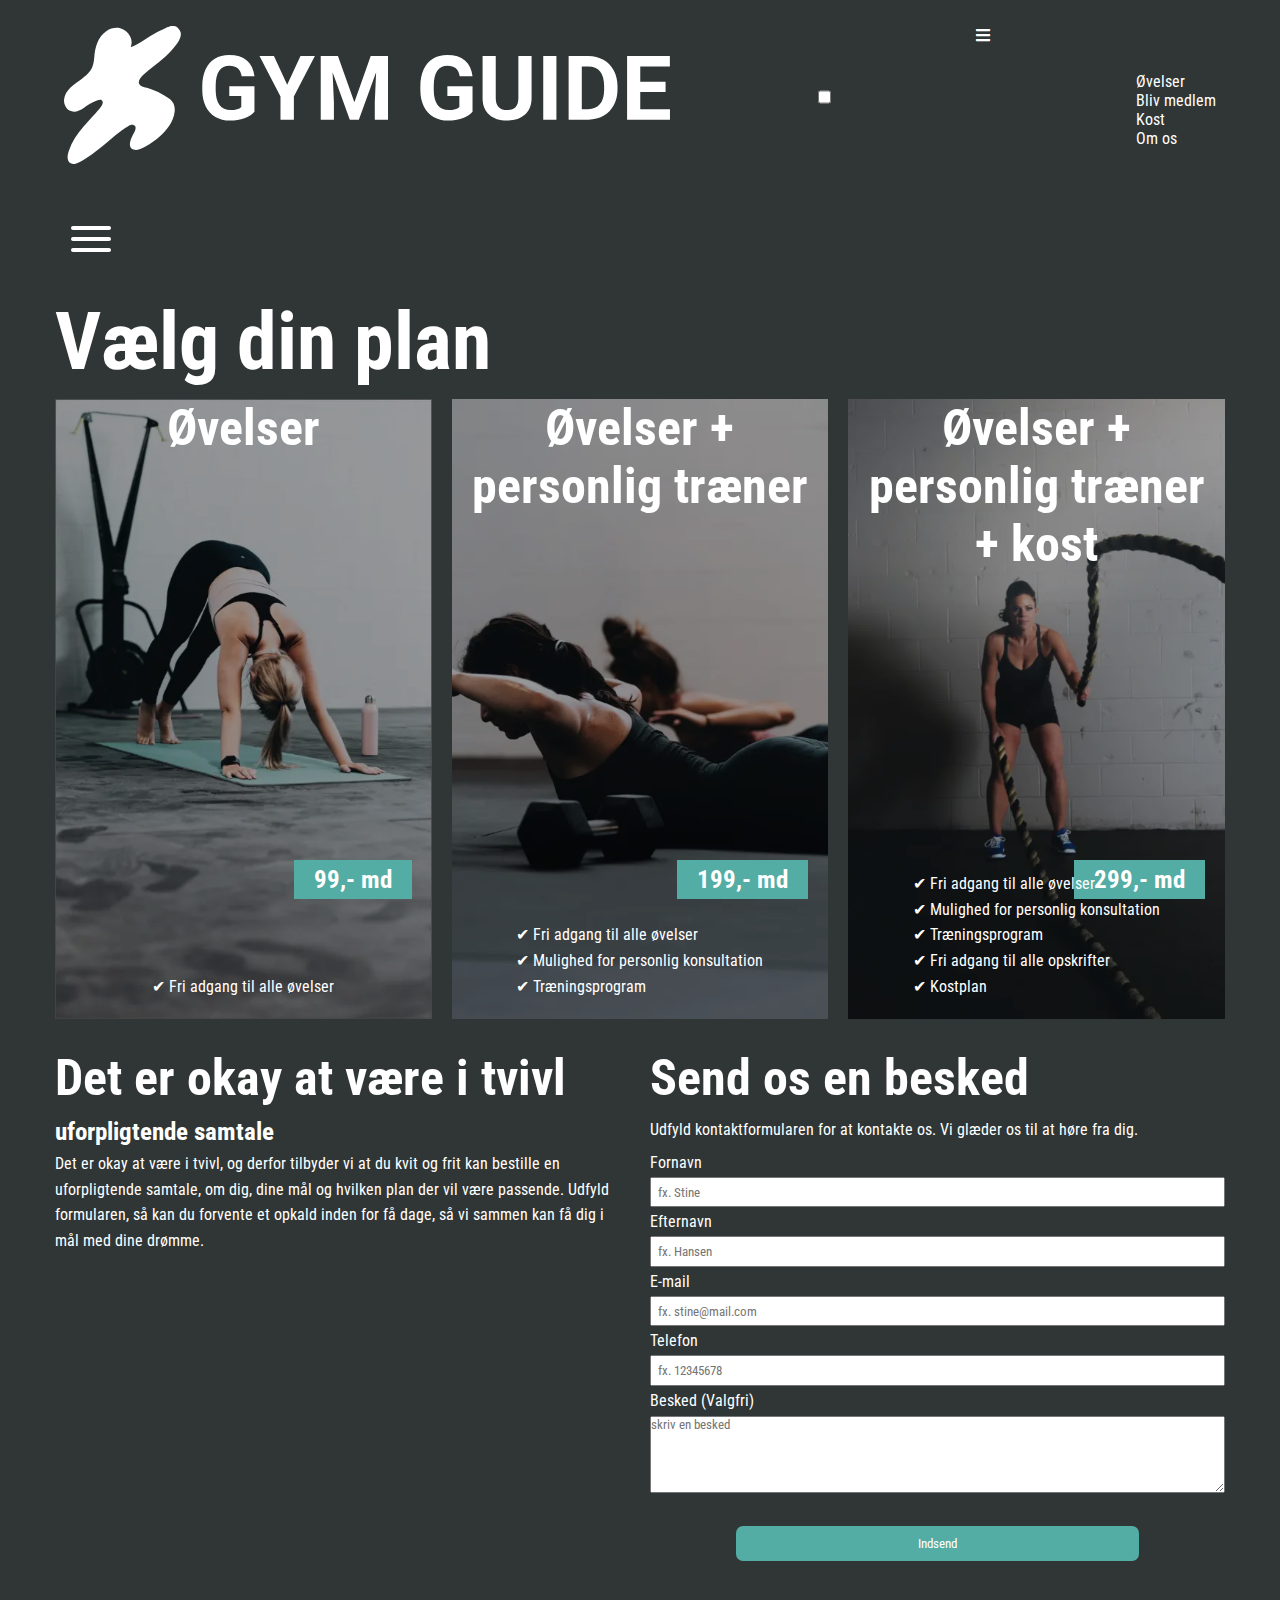
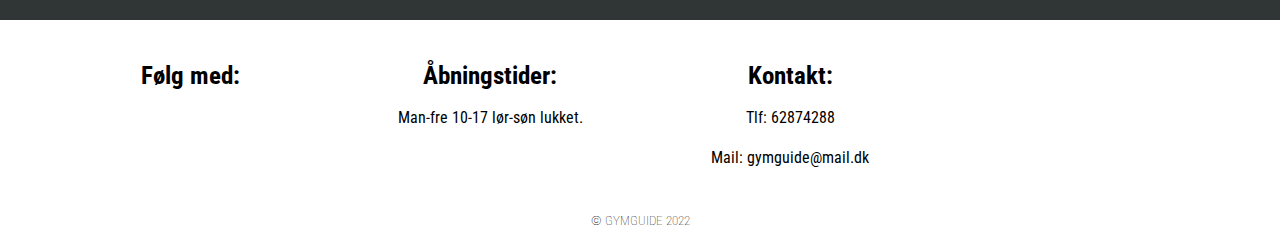
==== bliv_medlem.html @ 60866ab8 "Merge branch 'master' of https://github.com/TobiasRoland123/gymguide_website" ====
<!DOCTYPE html>
<html lang="en">
  <head>
    <meta charset="UTF-8" />
    <meta http-equiv="X-UA-Compatible" content="IE=edge" />
    <meta name="viewport" content="width=device-width, initial-scale=1.0" />
    <title>GymGuide</title>
    <link rel="stylesheet" href="css/style.css" />
    <link rel="stylesheet" href="bliv_medlem.css" />
    <link rel="stylesheet" href="css/generel.css" />
    <link rel="preconnect" href="https://fonts.googleapis.com" />
    <link rel="stylesheet" href="https://cdnjs.cloudflare.com/ajax/libs/font-awesome/5.15.3/css/all.min.css"/>
    <link rel="preconnect" href="https://fonts.gstatic.com" crossorigin />
    <link href="https://fonts.googleapis.com/css2?family=Roboto+Condensed:ital,wght@0,300;0,400;0,700;1,300;1,400;1,700&display=swap" rel="stylesheet" />
  </head>
  <body>
    <nav>
      <div>
        <a href="index.html"><img src="ikoner/LOGO.svg" class="logo"> </a>
      </div>
      <input type="checkbox" id="click">
      <label for="click" class="menu-btn">
      <i class="fas fa-bars"></i>
      </label>
      <ul>
        <li><a  href="oevelser.html">Øvelser</a></li>
        <li><a class="active" href="bliv_medlem.html">Bliv medlem</a></li>
        <li><a  href="kost.html">Kost</a></li>
        <li><a href="om_os.html">Om os</a></li>
     </ul>
   </nav>
      <nav>
        <div class="navlinks">
          <ul>
            <li><a href="oevelser.html">Øvelser</a></li>
            <li><a href="bliv_medlem.html">Bliv meddlem</a></li>
            <li><a href="kost.html">Kost</a></li>
            <li><a href="om_os.html">Om os</a></li>
          </ul>
        </div>
        <div class="burgermenu">
          <span class="bar"></span>
          <span class="bar"></span>
          <span class="bar"></span>
        </div>
      </nav>
    </header>
    <main>
      <h1 class="bliv_medlem_h1">Vælg din plan</h1>
      <section class="medlem_grid">
        <article class="medlem">
          <img src="/billeder/bliv_medlem.webp" alt="bliv medlem" />
          <h2>Øvelser</h2>

          <h3>99,- md</h3>
          <ul>
            <li><p>✔ Fri adgang til alle øvelser</p></li>
          </ul>
        </article>
        <article class="medlem">
          <img src="/billeder/bliv_medlem2.webp" alt="bliv medlem" />
          <h2>Øvelser + personlig træner</h2>

          <h3>199,- md</h3>
          <ul>
            <li><p>✔ Fri adgang til alle øvelser</p></li>
            <li><p>✔ Mulighed for personlig konsultation</p></li>
            <li><p>✔ Træningsprogram</p></li>
          </ul>
        </article>
        <article class="medlem">
          <img src="/billeder/bliv_medlem3.webp" alt="bliv medlem" />
          <h2>Øvelser + personlig træner + kost</h2>

          <h3>299,- md</h3>
          <ul>
            <li><p>✔ Fri adgang til alle øvelser</p></li>
            <li><p>✔ Mulighed for personlig konsultation</p></li>
            <li><p>✔ Træningsprogram</p></li>
            <li><p>✔ Fri adgang til alle opskrifter</p></li>
            <li><p>✔ Kostplan</p></li>
          </ul>
        </article>
      </section>
      <section class="medlem_grid_2">
        <article class="medlem_text">
          <h2>Det er okay at være i tvivl</h2>
          <h3>uforpligtende samtale</h3>
          <p>Det er okay at være i tvivl, og derfor tilbyder vi at du kvit og frit kan bestille en uforpligtende samtale, om dig, dine mål og hvilken plan der vil være passende. Udfyld formularen, så kan du forvente et opkald inden for få dage, så vi sammen kan få dig i mål med dine drømme.</p>
        </article>

        <article>
          <div class="formular_text">
            <h2>Send os en besked</h2>
            <p>Udfyld kontaktformularen for at kontakte os. Vi glæder os til at høre fra dig.</p>
          </div>

          <form>
            <div class="form-felt">
              <label id="fnavn">Fornavn</label>
              <input placeholder="fx. Stine" name="fname" type="text" />

              <label id="anavn">Efternavn</label>
              <input placeholder="fx. Hansen" name="aname" type="text" />

              <label id="email">E-mail</label>
              <input placeholder="fx. stine@mail.com" name="email" type="email" />

              <label id="telefon">Telefon</label>
              <input placeholder="fx. 12345678" name="telefon" type="tel" />

              <label>
                Besked (Valgfri)
                <textarea name="Besked" rows="5" placeholder="skriv en besked"></textarea>
              </label>
              <label class="knap">
                <button class="indsend">Indsend</button>
              </label>
            </div>
          </form>
        </article>
      </section>
    </main>
    <footer>
      <div class="footer_container">
        <a class="til_top" href="#toppen"><img src="ikoner/pil_op_sort.svg" alt="" /></a>

        <article>
          <h3>Følg med:</h3>
          <div class="social_media">
            <img src="ikoner/facebook_logo.svg" alt="facebook logo" />
            <img src="ikoner/instagram_logo.svg" alt="Instagram logo" />
            <img src="ikoner/twitter_logo.svg" alt="Twitter logo" />
          </div>
        </article>
        <article>
          <h3>Åbningstider:</h3>
          <p>Man-fre 10-17 lør-søn lukket.</p>
        </article>
        <article>
          <h3>Kontakt:</h3>
          <p>Tlf: 62874288</p>
          <p>Mail: gymguide@mail.dk</p>
        </article>
      </div>

      <p class="copyright">© GYMGUIDE 2022</p>
    </footer>

    <script src="javascript/script.js"></script>
  </body>
</html>
---- css/style.css ----
h1 {
  font-size: var(--overskrift_1);
}

h2 {
  font-size: var(--overskrift_2);
}

h3 {
  font-size: var(--overskrift_3);
}

p {
  max-width: 76ch;
  line-height: 1.6;
}

body {
  background-color: var(--color_1);
}

header {
  background-color: var(--color_3);
}

nav {
  display: flex;
  justify-content: space-between;
  /* margin: 0 5%; */
  padding: 2% 5%;
}

.logo img {
  max-width: 12.5%;
}
.logotekst {
  font-size: 1.8rem;
  font-weight: 700;
}

.navlinks {
  position: fixed;
  display: flex;
  flex-direction: column;
  width: 100%;
  height: 100%;
  background-color: var(--color_1);
  top: 7.2%;
  left: 100%;
  align-items: center;
  transition: all 0.3s ease-in-out;
  /* border: solid red 1px; */
}

.navlinks li {
  margin: 15% auto;
}
li {
  list-style: none;
}
.navlinks li a {
  font-size: 3rem;
}

a {
  text-decoration: none;
  color: white;
}

nav button {
  background: none;
  border: none;
  cursor: pointer;
}

.bar {
  display: block;
  width: 40px;
  height: 4px;
  margin: 7px;
  transition: all 0.3s ease-in-out;
  background-color: white;
  border-radius: 12px;
}

.active .bar:nth-child(2) {
  opacity: 0;
}

.active .bar:nth-child(1) {
  transform: translateY(11px) rotate(45deg);
}
.active .bar:nth-child(3) {
  transform: translateY(-10px) rotate(-45deg);
}

.navlinks.active {
  left: 0;
}

main {
  margin: 0 auto;
}

main h1 {
  margin: 8% 0;
  text-align: center;
}

.splash_grid {
  display: grid;
  grid-template-columns: repeat(7, 1fr);
}

.splashbillede {
  background-image: url(../billeder/splashbillede.webp);
  grid-column: 1/8;
  grid-row: 1/2;
  height: 100vh;
  background-size: 170%;
  background-position: 50% 100%;
  background-repeat: no-repeat;
}

.splash_grid article {
  grid-column: 1/8;
  grid-row: 1/2;
  text-align: center;
  place-self: center;
}

.splash_grid article h2 {
  font-weight: 100;
}

.splash_grid button {
  display: none;
}

.splash_grid > .pilned {
  display: none;
}
.pilned {
  margin: 15% 0 5%;
}

.pilned a {
  display: block;
}

.pilned img {
  max-width: 30%;
  display: block;
  margin: 0 auto;
}

.grid_1 {
  display: grid;
  grid-template-columns: repeat(4, 1fr);
}

.grid_1 article {
  margin: 25% 0;
}

.grid_1 article img {
  margin: 0 auto -10%;
  max-width: 70%;
  display: block;
}

.grid_1 article h3 {
  text-align: center;
  margin: 10%;
}

.koncept_tekst {
  margin: 40% 5% 0;
}
.koncept_tekst h1 {
  text-align: center;
  margin: 10% auto;
}

.koncept_tekst p {
  margin: 2% auto;
}

.grid_1_3 {
  margin: 20% auto;
}
.grid_1_3 article {
  margin: 10% 7%;
  aspect-ratio: 1/1;
  display: grid;
}

.oevelser {
  background-image: url(../billeder/loeber_paa_trapper.webp);
  background-size: 100%;
  background-position: 51% 70%;
}

.kost {
  background-image: url(../billeder/morgenmad.webp);
  background-size: 210%;
  background-position: 27% 65%;
}

.coaching {
  background-image: url(../billeder/loeber_sammen.webp);
  background-size: 160%;
  background-position: 52% 70%;
}
.til_andre_sider {
  columns: 1/1;
  place-self: end center;
  background-color: var(--color_3);
  padding: 2% 14%;
}

/* Her styles oevelse.html */

.kategorier ul {
  display: grid;
  grid-template-columns: repeat(2, 1fr);
  place-items: center;
  margin: 0 15%;
}

.kategorier button {
  background-color: var(--color_3);
  border: none;
  border-radius: 7px;
  min-width: 100px;
  padding: 8% 0;
  margin: 5%;
}

.kategorier button:hover {
  color: var(--color_1);
}

.kategorier .valgt {
  background-color: var(--color_2);
}

.oevelser_grid {
  margin: 10% 5%;
  display: grid;
  grid-template-columns: repeat(auto-fit, minmax(230px, 1fr));
  gap: 0 4%;
}
.oevelse_container {
  display: grid;
  margin: 10% auto 30%;
  cursor: pointer;
}

.oevelse_container img {
  max-width: 100%;
  background-color: #fff;
  height: 220px;
  padding: 5%;
  aspect-ratio: 16/9;
  border-radius: 7px;
}

.oevelse_container h3 {
  margin: 3% 0;
}

.oevelse_container p {
  font-weight: 100;
  margin: 3% 0;
}

.oevelse_container strong {
  font-weight: 700;
}
.muskelgruppe_og_knap {
  display: flex;
  justify-content: space-between;
}
.oevelse_container button {
  background-color: var(--color_3);
  border: none;
  border-radius: 7px;
  cursor: pointer;
  min-width: 100px;
  padding: 1%;
  min-height: 40px;
  place-self: end end;
}

.oevelser_detaljer_container {
  margin: 0 5%;
}

.oevelser_detaljer_container h3 {
  margin: 10% auto;
}

.oevelser_detaljer_container p {
  max-width: 76ch;
  line-height: 140%;
}
.oevelser_detaljer_container strong {
  font-weight: 700;
}

.oevelse_detaljer {
  display: grid;
  grid-template-columns: repeat(auto-fit, minmax(240px, 1fr));
  gap: 2%;
}

iframe {
  width: 100%;
  margin: 0 auto;
  height: auto;
  aspect-ratio: 16/9;
  margin-bottom: 2%;
}
/*  Her styles footer */
footer {
  background-color: #fff;
}
footer article {
  margin: 20% 5%;
}

.til_top {
  padding: 20% 0 0;
  display: flex;
  justify-content: center;
}

.til_top img {
  max-width: 40%;
}

footer h3,
footer p {
  color: black;
  text-align: center;
}

footer h3 {
  margin: 5% 0;
}

footer p {
  margin: 5% 0;
}

.social_media {
  display: flex;
  justify-content: space-evenly;
}

.social_media img {
  max-width: 20%;
}

.copyright {
  font-size: 0.8rem;
  font-weight: 100;
  margin: 0 auto;
  order: 3;
}

@media screen and (min-width: 530px) {
  .splashbillede {
    background-size: 170%;
    background-position: 50% 50%;
  }

  .kategorier ul {
    grid-template-columns: repeat(3, 1fr);
  }

  .oevelse_detaljer h3 {
    margin: 0;
  }

  .footer_container {
    display: grid;
    grid-template-columns: repeat(4, 1fr);
    padding: 2% 0;
    margin: 0 auto;
    max-width: 1200px;
  }

  .footer_container article {
    order: 1;
    margin: 0;
  }

  .til_top {
    order: 2;
    padding: 0;
  }
}

@media screen and (min-width: 830px) {
  main > h1 {
    text-align: start;
    margin: 3% 5% 5%;
  }

  .splash_container {
    margin: 5% auto;
    max-width: 1200px;
  }

  .splash_grid {
    margin: 0 5%;
  }

  .splash_grid > .pilned {
    display: inline-block;
    grid-column: 4/5;
    width: 300px;
  }

  .splashbillede {
    grid-column: 1/6;
    height: 60vh;
    background-size: 100%;
    background-position: 50% 35%;
  }

  .splash_grid article {
    padding: 5% 2%;
    min-width: 320px;
  }

  .splash_grid article h1 {
    margin: 0% auto 6%;
  }

  .splash_grid article .button {
    display: inline-block;
    grid-column: 4/6;
    background-color: white;
    border: none;
    border-radius: 25px;
    color: var(--color_1);
    padding: 4% 14%;
    margin: 10% auto 0;
    font-weight: 700;
  }
  .pilned1 {
    display: none;
  }

  .splash_grid article {
    grid-column: 5/8;
    background-color: var(--color_3);
  }

  .koncept_tekst {
    margin: 0 5%;
  }

  .koncept_tekst h1 {
    margin: 5% auto;
    text-align: start;
  }

  .koncept_tekst h2 {
    margin-bottom: 1%;
  }
  .koncept_tekst p {
    margin: 0;
  }

  .grid_1_3 {
    display: grid;
    grid-template-columns: repeat(3, 1fr);

    margin: 10% auto;
  }

  .kategorier ul {
    grid-template-columns: repeat(6, 1fr);

    margin: 0 auto;
    max-width: 900px;
  }

  .oevelser_grid {
    margin: 2% 5%;
  }
}
---- bliv_medlem.css ----
main {
  margin: 0 auto;
  padding-inline: 15px;
}

.bliv_medlem_h1 {
  margin-block: 10px;
}

.medlem_grid {
  display: grid;
  gap: 20px;
  grid-template-columns: repeat(auto-fit, minmax(300px, 1fr));
}

.medlem h2,
h3,
img,
ul {
  grid-area: 1/1;
}

.medlem {
  display: grid;
  background-color: rgba(0, 0, 0, 0.378);
}

.medlem h2 {
  place-self: top center;
  text-align: center;
  padding-inline: 10px;
}
ul {
  place-self: end center;
  padding-bottom: 20px;
}
.medlem h3 {
  place-self: end end;
  background-color: #53ada4;
  margin-bottom: 120px;
  margin-right: 20px;
  padding: 5px 20px;
}
img {
  width: 100%;
  object-fit: cover;

  z-index: -1;
}

.medlem_grid_2 {
  display: grid;
  gap: 20px;
  padding-block: 30px;
  grid-template-columns: repeat(auto-fit, minmax(300px, 1fr));
}

.medlem_grid_2 h2 {
  padding-bottom: 10px;
}

.medlem_grid_2 h3 {
  padding-bottom: 5px;
}

label,
input,
textarea,
select {
  display: block;
}

form {
  display: grid;
  width: 100%;
}

.form-felt {
  display: grid;
  gap: 5px;
  margin-top: 10px;
}

input {
  padding: 1%;
}

textarea {
  width: 100%;
  margin-top: 1%;
}

.indsend {
  background-color: var(--color_3);
  border: none;
  border-radius: 7px;
  width: 70%;
  padding: 10px 0;
  margin: 5%;
  justify-content: center;
}

.knap {
  display: flex;
  justify-content: center;
}

@media (min-width: 830px) {
  .bliv_medlem_h1 {
    margin: 0;
    margin-block: 10px;
  }
}
---- css/generel.css ----
html {
  --color_1: #2f3635;
  --color_2: #4c615f;
  --color_3: #53ada4;
  --overskrift_1: 5rem;
  --overskrift_2: 3.125rem;
  --overskrift_3: 1.563rem;
}

* {
  margin: 0;
  padding: 0;
  box-sizing: border-box;
  font-family: "Roboto Condensed", sans-serif;
  color: white;
  scroll-behavior: smooth;
  /* transition: all 0.3s ease-in-out; */
}

main {
  max-width: 1200px;
}
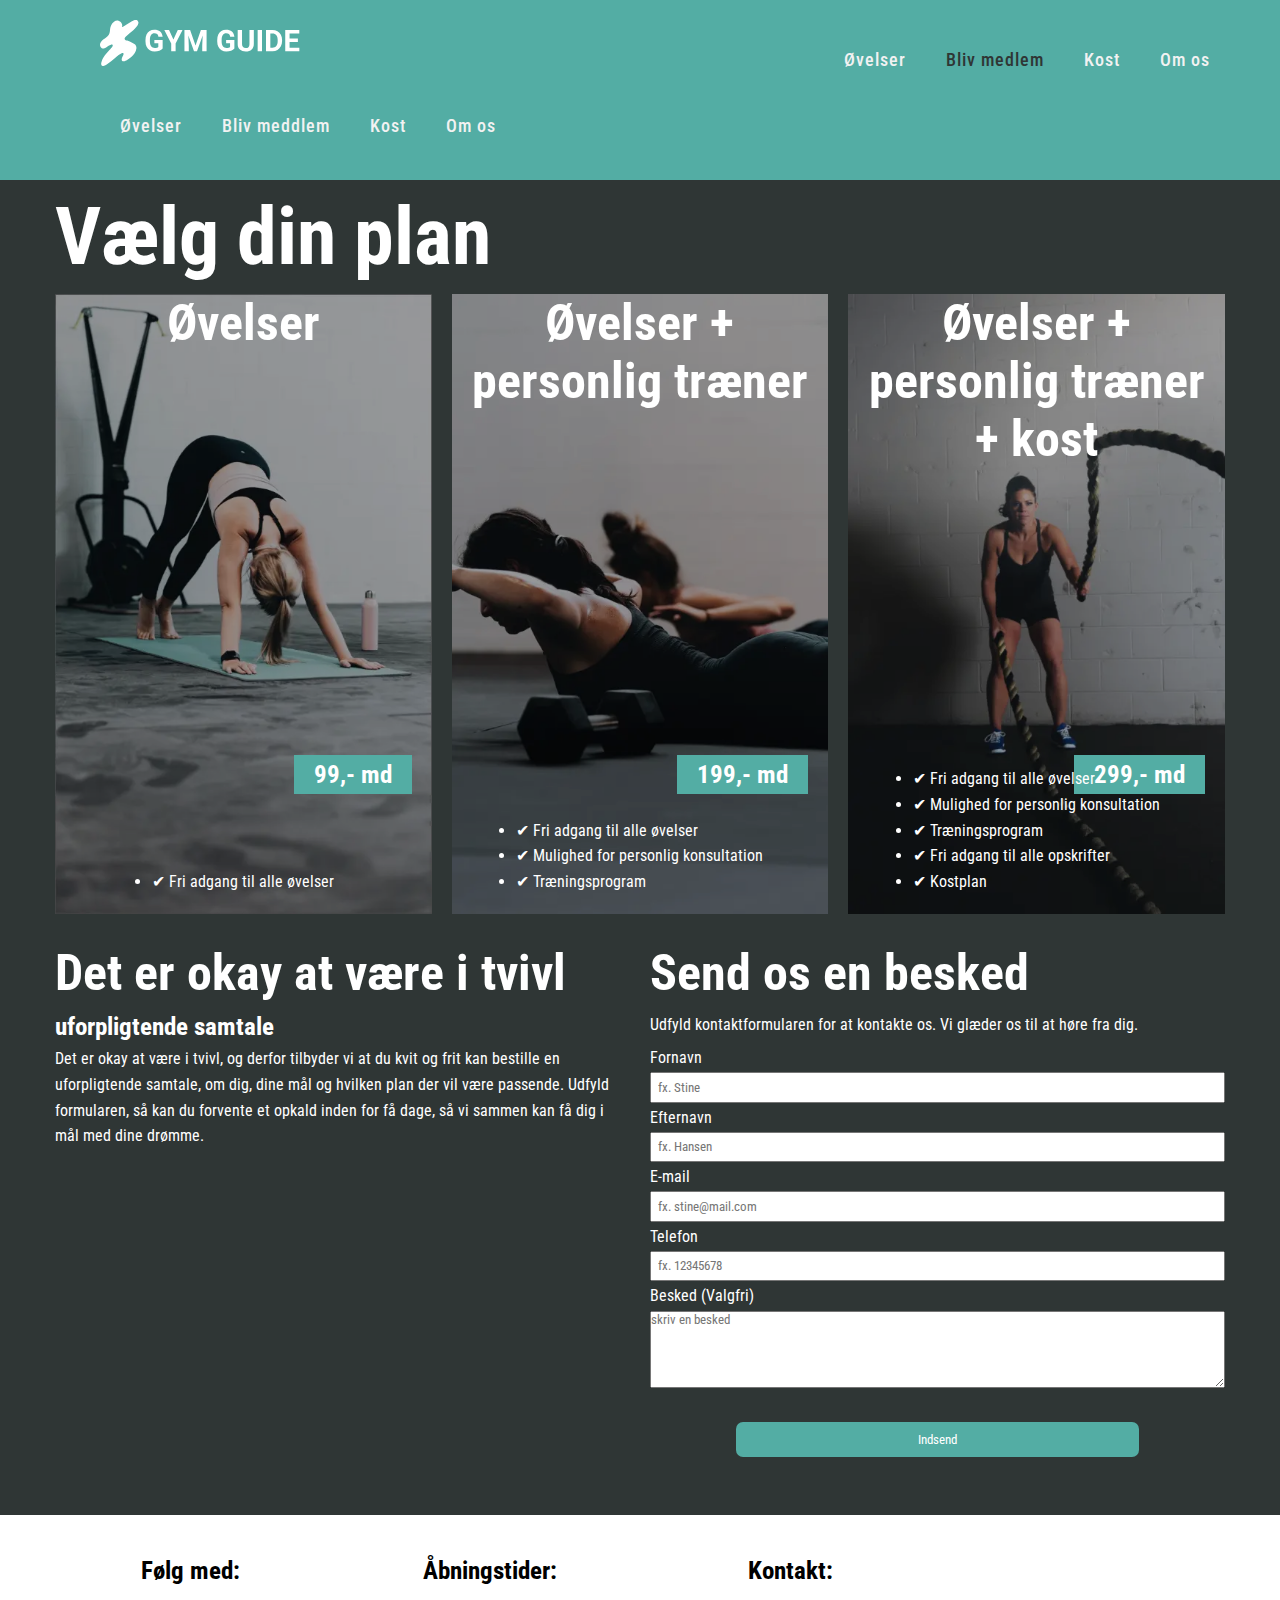
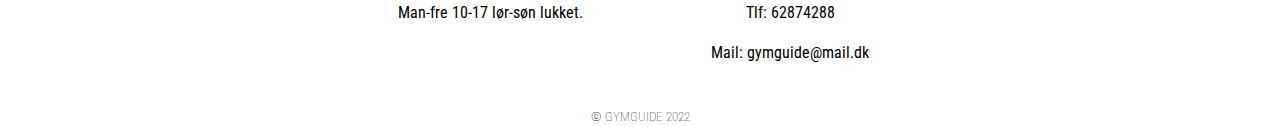
==== commit eea12567: "billeder fixet på om os og bliv medlem" ====
--- a/bliv_medlem.html
+++ b/bliv_medlem.html
@@ -49,7 +49,7 @@
       <h1 class="bliv_medlem_h1">Vælg din plan</h1>
       <section class="medlem_grid">
         <article class="medlem">
-          <img src="/billeder/bliv_medlem.webp" alt="bliv medlem" />
+          <img src="billeder/bliv_medlem.webp" alt="bliv medlem" />
           <h2>Øvelser</h2>
 
           <h3>99,- md</h3>
@@ -58,7 +58,7 @@
           </ul>
         </article>
         <article class="medlem">
-          <img src="/billeder/bliv_medlem2.webp" alt="bliv medlem" />
+          <img src="billeder/bliv_medlem2.webp" alt="bliv medlem" />
           <h2>Øvelser + personlig træner</h2>
 
           <h3>199,- md</h3>
@@ -69,7 +69,7 @@
           </ul>
         </article>
         <article class="medlem">
-          <img src="/billeder/bliv_medlem3.webp" alt="bliv medlem" />
+          <img src="billeder/bliv_medlem3.webp" alt="bliv medlem" />
           <h2>Øvelser + personlig træner + kost</h2>
 
           <h3>299,- md</h3>
--- a/css/style.css
+++ b/css/style.css
@@ -23,81 +23,120 @@
   background-color: var(--color_3);
 }
 
-nav {
-  display: flex;
+/* 
+CSS til navbaren */
+
+
+nav{
+  display: flex;
+  height: 90px;
+  width: 100%;
+  background: #53ADA4;
+  align-items: center;
   justify-content: space-between;
-  /* margin: 0 5%; */
-  padding: 2% 5%;
-}
-
-.logo img {
-  max-width: 12.5%;
-}
-.logotekst {
-  font-size: 1.8rem;
+  padding: 0 50px 0 100px;
+  flex-wrap: wrap;
+}
+nav .logo{
+  color: #fff;
+  width: 200px;
+    cursor: pointer;
+    padding: 10px 0;
+  
+}
+nav ul{
+  display: flex;
+  flex-wrap: wrap;
+  list-style: none;
+}
+nav ul li{
+  margin: 0 5px;
+}
+nav ul li a{
+  color: #f2f2f2;
+  text-decoration: none;
+  font-size: 18px;
+  font-weight: 500;
+  padding: 8px 15px;
+  /* border-radius: 10px; */
+  letter-spacing: 1px;
+  /* transition: all 0.3s ease; */
+}
+nav ul li a.active,
+nav ul li a:hover{
+  color: #2F3635;
+}
+nav .menu-btn i{
+  color: #fff;
+  font-size: 22px;
+  cursor: pointer;
+  display: none;
+}
+input[type="checkbox"]{
+  display: none;
+}
+@media (max-width: 1000px){
+  nav{
+    padding: 0 40px 0 50px;
+  }
+}
+@media (max-width: 920px) {
+  nav .menu-btn i{
+    display: block;
+  }
+  #click:checked ~ .menu-btn i:before{
+    content: "\f00d";
+  }
+  nav ul{
+    position: absolute;
+    top: 80px;
+    left: -100%;
+    background: #2F615C;
+    height: 100vh;
+    width: 100%;
+    text-align: center;
+    display: block;
+    transition: all 0.3s ease;
+    z-index: 1;
+  }
+  #click:checked ~ ul{
+    left: 0;
+  }
+  nav ul li{
+    width: 100%;
+    margin: 40px 0;
+  }
+  nav ul li a{
+    width: 100%;
+    margin-left: -100%;
+    display: block;
+    font-size: 20px;
+  }
+  #click:checked ~ ul li a{
+    margin-left: 0px;
+  }
+  nav ul li a.active,
+  nav ul li a:hover{
+    background: none;
+    color: var(--color_1);
+  }
+}
+.content{
+  position: absolute;
+  top: 50%;
+  left: 50%;
+  transform: translate(-50%, -50%);
+  text-align: center;
+  z-index: -1;
+  width: 100%;
+  padding: 0 30px;
+  color: #1b1b1b;
+}
+.content div{
+  font-size: 40px;
   font-weight: 700;
 }
-
-.navlinks {
-  position: fixed;
-  display: flex;
-  flex-direction: column;
-  width: 100%;
-  height: 100%;
-  background-color: var(--color_1);
-  top: 7.2%;
-  left: 100%;
-  align-items: center;
-  transition: all 0.3s ease-in-out;
-  /* border: solid red 1px; */
-}
-
-.navlinks li {
-  margin: 15% auto;
-}
-li {
-  list-style: none;
-}
-.navlinks li a {
-  font-size: 3rem;
-}
-
-a {
-  text-decoration: none;
-  color: white;
-}
-
-nav button {
-  background: none;
-  border: none;
-  cursor: pointer;
-}
-
-.bar {
-  display: block;
-  width: 40px;
-  height: 4px;
-  margin: 7px;
-  transition: all 0.3s ease-in-out;
-  background-color: white;
-  border-radius: 12px;
-}
-
-.active .bar:nth-child(2) {
-  opacity: 0;
-}
-
-.active .bar:nth-child(1) {
-  transform: translateY(11px) rotate(45deg);
-}
-.active .bar:nth-child(3) {
-  transform: translateY(-10px) rotate(-45deg);
-}
-
-.navlinks.active {
-  left: 0;
-}
-
+/* CSS til andet */
 main {
   margin: 0 auto;
 }
@@ -245,6 +284,34 @@
   background-color: var(--color_2);
 }
 
+/* kategoribar til kost siden */
+.kategorier_kost ul {
+  display: grid;
+  grid-template-columns: repeat(2, 1fr);
+  place-items: center;
+  margin: 0 15%;
+  list-style: none;
+}
+
+.kategorier_kost button {
+  background-color: var(--color_3);
+  border: none;
+  border-radius: 7px;
+  min-width: 100px;
+  padding: 8% 0;
+  margin: 5%;
+  cursor: pointer;
+  
+}
+
+.kategorier_kost button:hover {
+  color: var(--color_1);
+}
+
+.kategorier_kost .valgt {
+  background-color: var(--color_2);
+}
+
 .oevelser_grid {
   margin: 10% 5%;
   display: grid;
@@ -279,6 +346,10 @@
   font-weight: 700;
 }
 .muskelgruppe_og_knap {
+  display: flex;
+  justify-content: space-between;
+}
+.maaltid_og_knap {
   display: flex;
   justify-content: space-between;
 }
@@ -292,6 +363,21 @@
   min-height: 40px;
   place-self: end end;
 }
+.ret {
+  display: flex;
+  flex-direction: column;
+}
+
+.maaltid_og_knap button {
+  background-color: var(--color_3);
+  border: none;
+  border-radius: 7px;
+  cursor: pointer;
+  min-width: 100px;
+  padding: 1%;
+  min-height: 40px;
+  place-self: end end;
+}
 
 .oevelser_detaljer_container {
   margin: 0 5%;
@@ -378,6 +464,9 @@
 
   .kategorier ul {
     grid-template-columns: repeat(3, 1fr);
+  }
+  .kategorier_kost ul {
+    grid-template-columns: repeat(4, 1fr);
   }
 
   .oevelse_detaljer h3 {
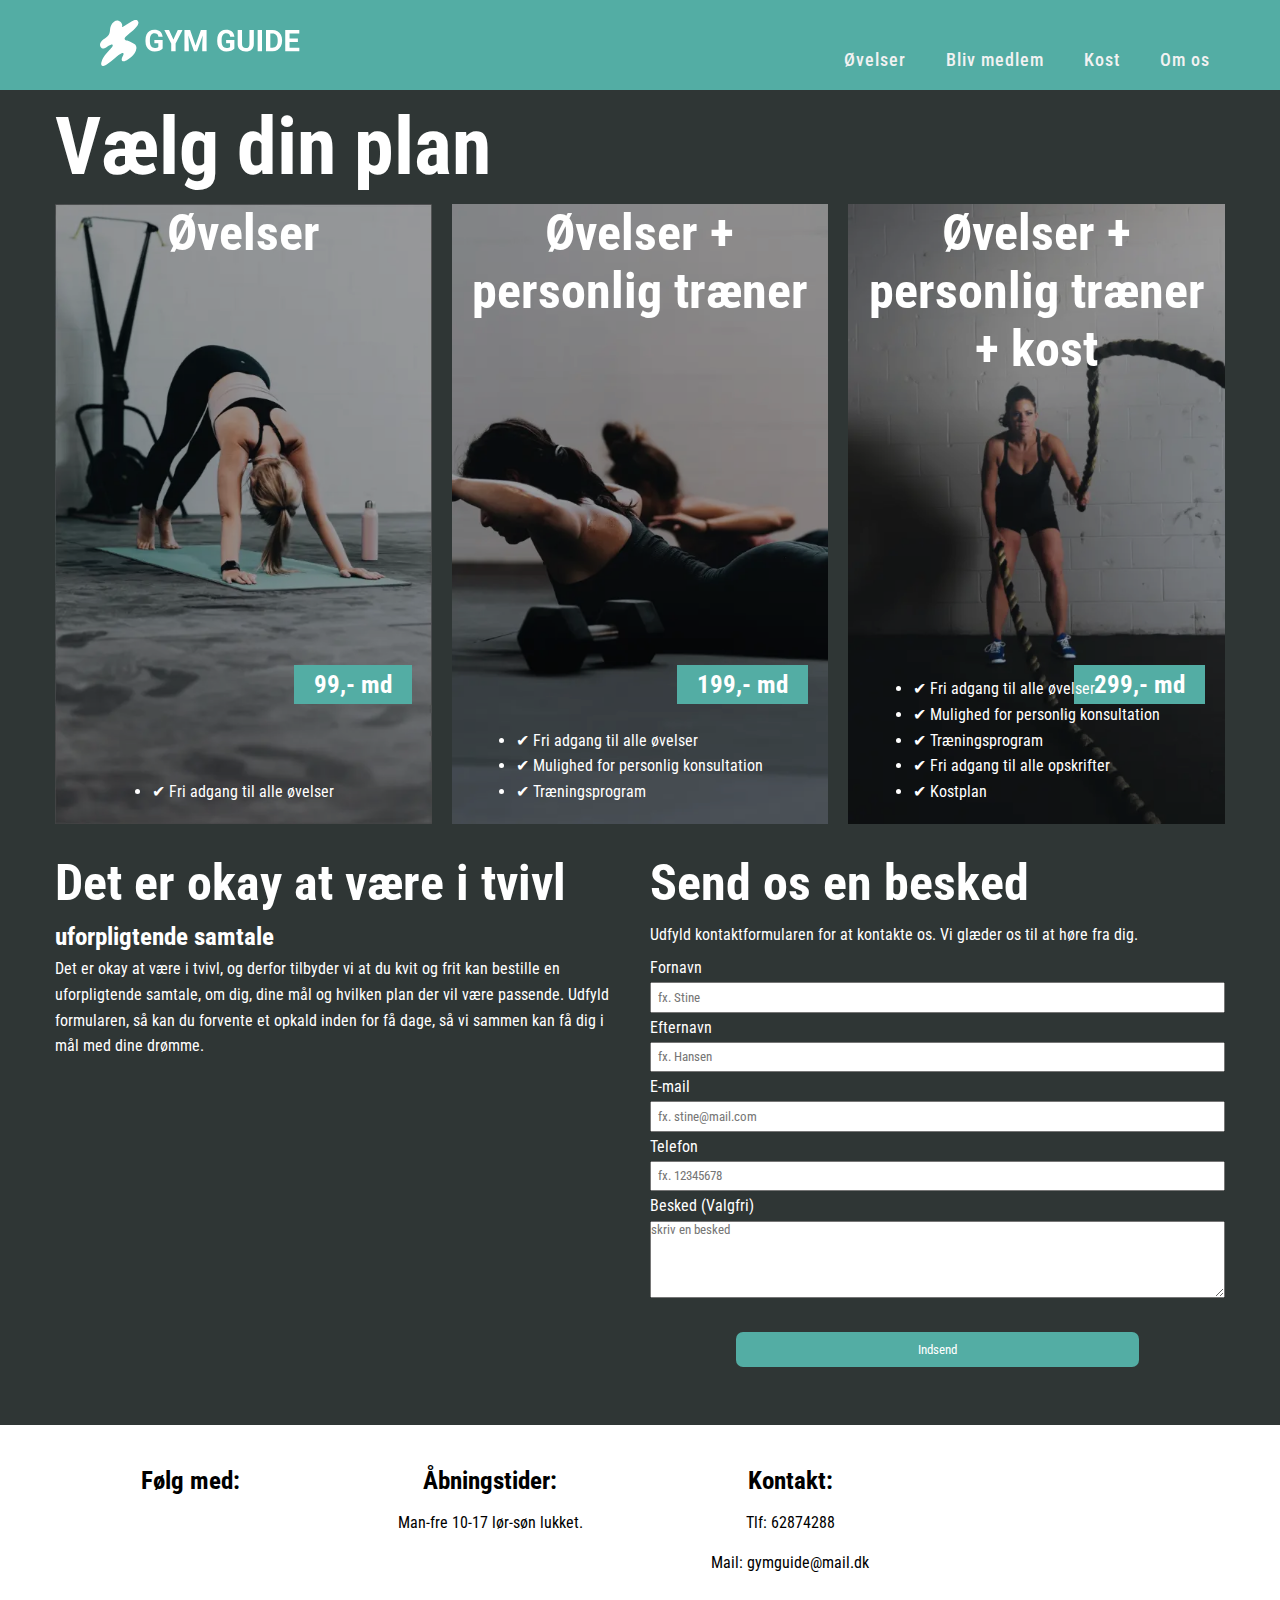
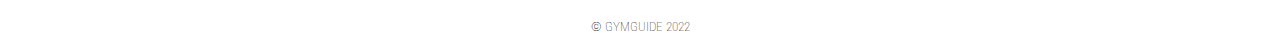
==== commit 30e09250: "pil top til at virke igen efter ny nav" ====
--- a/bliv_medlem.html
+++ b/bliv_medlem.html
@@ -9,42 +9,27 @@
     <link rel="stylesheet" href="bliv_medlem.css" />
     <link rel="stylesheet" href="css/generel.css" />
     <link rel="preconnect" href="https://fonts.googleapis.com" />
-    <link rel="stylesheet" href="https://cdnjs.cloudflare.com/ajax/libs/font-awesome/5.15.3/css/all.min.css"/>
+    <link rel="stylesheet" href="https://cdnjs.cloudflare.com/ajax/libs/font-awesome/5.15.3/css/all.min.css" />
     <link rel="preconnect" href="https://fonts.gstatic.com" crossorigin />
     <link href="https://fonts.googleapis.com/css2?family=Roboto+Condensed:ital,wght@0,300;0,400;0,700;1,300;1,400;1,700&display=swap" rel="stylesheet" />
   </head>
   <body>
-    <nav>
+    <nav id="toppen">
       <div>
-        <a href="index.html"><img src="ikoner/LOGO.svg" class="logo"> </a>
+        <a href="index.html"><img src="ikoner/LOGO.svg" class="logo" /> </a>
       </div>
-      <input type="checkbox" id="click">
+      <input type="checkbox" id="click" />
       <label for="click" class="menu-btn">
-      <i class="fas fa-bars"></i>
+        <i class="fas fa-bars"></i>
       </label>
       <ul>
-        <li><a  href="oevelser.html">Øvelser</a></li>
-        <li><a class="active" href="bliv_medlem.html">Bliv medlem</a></li>
-        <li><a  href="kost.html">Kost</a></li>
+        <li><a href="oevelser.html">Øvelser</a></li>
+        <li><a href="bliv_medlem.html">Bliv medlem</a></li>
+        <li><a href="kost.html">Kost</a></li>
         <li><a href="om_os.html">Om os</a></li>
-     </ul>
-   </nav>
-      <nav>
-        <div class="navlinks">
-          <ul>
-            <li><a href="oevelser.html">Øvelser</a></li>
-            <li><a href="bliv_medlem.html">Bliv meddlem</a></li>
-            <li><a href="kost.html">Kost</a></li>
-            <li><a href="om_os.html">Om os</a></li>
-          </ul>
-        </div>
-        <div class="burgermenu">
-          <span class="bar"></span>
-          <span class="bar"></span>
-          <span class="bar"></span>
-        </div>
-      </nav>
-    </header>
+      </ul>
+    </nav>
+
     <main>
       <h1 class="bliv_medlem_h1">Vælg din plan</h1>
       <section class="medlem_grid">
--- a/css/style.css
+++ b/css/style.css
@@ -26,33 +26,31 @@
 /* 
 CSS til navbaren */
 
-
-nav{
+nav {
   display: flex;
   height: 90px;
   width: 100%;
-  background: #53ADA4;
+  background: #53ada4;
   align-items: center;
   justify-content: space-between;
   padding: 0 50px 0 100px;
   flex-wrap: wrap;
 }
-nav .logo{
+nav .logo {
   color: #fff;
   width: 200px;
-    cursor: pointer;
-    padding: 10px 0;
-  
-}
-nav ul{
+  cursor: pointer;
+  padding: 10px 0;
+}
+nav ul {
   display: flex;
   flex-wrap: wrap;
   list-style: none;
 }
-nav ul li{
+nav ul li {
   margin: 0 5px;
 }
-nav ul li a{
+nav ul li a {
   color: #f2f2f2;
   text-decoration: none;
   font-size: 18px;
@@ -63,35 +61,35 @@
   /* transition: all 0.3s ease; */
 }
 nav ul li a.active,
-nav ul li a:hover{
-  color: #2F3635;
-}
-nav .menu-btn i{
+nav ul li a:hover {
+  color: #2f3635;
+}
+nav .menu-btn i {
   color: #fff;
   font-size: 22px;
   cursor: pointer;
   display: none;
 }
-input[type="checkbox"]{
+input[type="checkbox"] {
   display: none;
 }
-@media (max-width: 1000px){
-  nav{
+@media (max-width: 1000px) {
+  nav {
     padding: 0 40px 0 50px;
   }
 }
 @media (max-width: 920px) {
-  nav .menu-btn i{
+  nav .menu-btn i {
     display: block;
   }
-  #click:checked ~ .menu-btn i:before{
+  #click:checked ~ .menu-btn i:before {
     content: "\f00d";
   }
-  nav ul{
+  nav ul {
     position: absolute;
     top: 80px;
     left: -100%;
-    background: #2F615C;
+    background: #2f615c;
     height: 100vh;
     width: 100%;
     text-align: center;
@@ -99,29 +97,29 @@
     transition: all 0.3s ease;
     z-index: 1;
   }
-  #click:checked ~ ul{
+  #click:checked ~ ul {
     left: 0;
   }
-  nav ul li{
+  nav ul li {
     width: 100%;
     margin: 40px 0;
   }
-  nav ul li a{
+  nav ul li a {
     width: 100%;
     margin-left: -100%;
     display: block;
     font-size: 20px;
   }
-  #click:checked ~ ul li a{
+  #click:checked ~ ul li a {
     margin-left: 0px;
   }
   nav ul li a.active,
-  nav ul li a:hover{
+  nav ul li a:hover {
     background: none;
     color: var(--color_1);
   }
 }
-.content{
+.content {
   position: absolute;
   top: 50%;
   left: 50%;
@@ -132,7 +130,7 @@
   padding: 0 30px;
   color: #1b1b1b;
 }
-.content div{
+.content div {
   font-size: 40px;
   font-weight: 700;
 }
@@ -183,6 +181,10 @@
   margin: 15% 0 5%;
 }
 
+.button {
+  display: none;
+}
+
 .pilned a {
   display: block;
 }
@@ -191,11 +193,6 @@
   max-width: 30%;
   display: block;
   margin: 0 auto;
-}
-
-.grid_1 {
-  display: grid;
-  grid-template-columns: repeat(4, 1fr);
 }
 
 .grid_1 article {
@@ -265,6 +262,10 @@
   grid-template-columns: repeat(2, 1fr);
   place-items: center;
   margin: 0 15%;
+}
+
+.kategorier ul li {
+  list-style-type: none;
 }
 
 .kategorier button {
@@ -284,34 +285,6 @@
   background-color: var(--color_2);
 }
 
-/* kategoribar til kost siden */
-.kategorier_kost ul {
-  display: grid;
-  grid-template-columns: repeat(2, 1fr);
-  place-items: center;
-  margin: 0 15%;
-  list-style: none;
-}
-
-.kategorier_kost button {
-  background-color: var(--color_3);
-  border: none;
-  border-radius: 7px;
-  min-width: 100px;
-  padding: 8% 0;
-  margin: 5%;
-  cursor: pointer;
-  
-}
-
-.kategorier_kost button:hover {
-  color: var(--color_1);
-}
-
-.kategorier_kost .valgt {
-  background-color: var(--color_2);
-}
-
 .oevelser_grid {
   margin: 10% 5%;
   display: grid;
@@ -346,10 +319,6 @@
   font-weight: 700;
 }
 .muskelgruppe_og_knap {
-  display: flex;
-  justify-content: space-between;
-}
-.maaltid_og_knap {
   display: flex;
   justify-content: space-between;
 }
@@ -363,21 +332,6 @@
   min-height: 40px;
   place-self: end end;
 }
-.ret {
-  display: flex;
-  flex-direction: column;
-}
-
-.maaltid_og_knap button {
-  background-color: var(--color_3);
-  border: none;
-  border-radius: 7px;
-  cursor: pointer;
-  min-width: 100px;
-  padding: 1%;
-  min-height: 40px;
-  place-self: end end;
-}
 
 .oevelser_detaljer_container {
   margin: 0 5%;
@@ -462,11 +416,13 @@
     background-position: 50% 50%;
   }
 
+  .grid_1 {
+    display: grid;
+    grid-template-columns: repeat(4, 1fr);
+  }
+
   .kategorier ul {
     grid-template-columns: repeat(3, 1fr);
-  }
-  .kategorier_kost ul {
-    grid-template-columns: repeat(4, 1fr);
   }
 
   .oevelse_detaljer h3 {
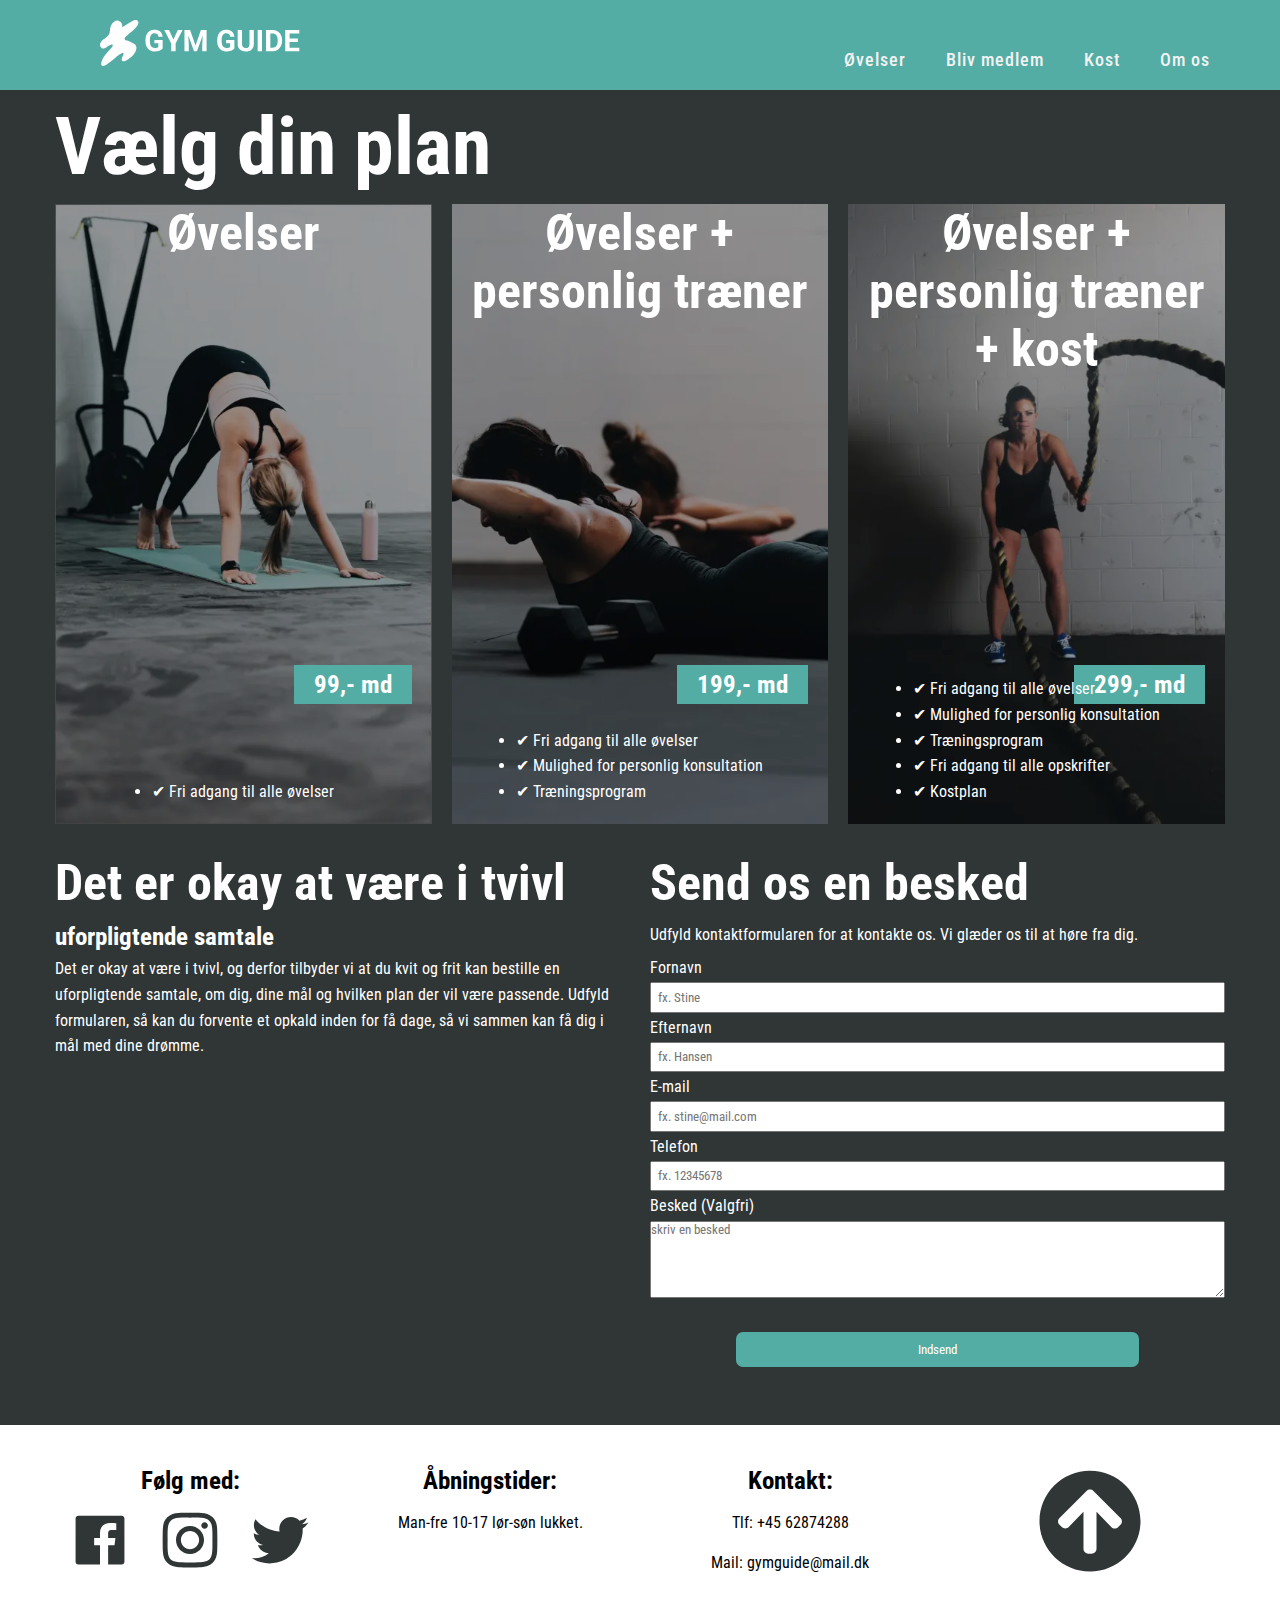
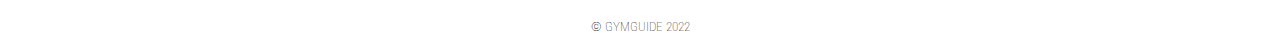
==== commit cc40c4dc: "tel og mail link i footer" ====
--- a/bliv_medlem.html
+++ b/bliv_medlem.html
@@ -124,8 +124,8 @@
         </article>
         <article>
           <h3>Kontakt:</h3>
-          <p>Tlf: 62874288</p>
-          <p>Mail: gymguide@mail.dk</p>
+          <a href="tel:+4562874288"><p>Tlf: +45 62874288</p></a>
+          <a href="mailto:gymguide@mail.dk"><p>Mail: gymguide@mail.dk</p></a>
         </article>
       </div>
 
--- a/css/style.css
+++ b/css/style.css
@@ -13,6 +13,10 @@
 p {
   max-width: 76ch;
   line-height: 1.6;
+}
+
+a {
+  text-decoration: none;
 }
 
 body {
@@ -181,8 +185,30 @@
   margin: 15% 0 5%;
 }
 
+.pilned_hop {
+  animation-name: pilned_hop_kf;
+  animation-duration: 2s;
+  animation-iteration-count: infinite;
+  animation-direction: alternate;
+  animation-timing-function: ease-in-out;
+  animation-fill-mode: both;
+}
+
+@keyframes pilned_hop_kf {
+  0% {
+    transform: translatey(30%);
+  }
+  50% {
+    transform: translatey(0%);
+  }
+  100% {
+    transform: translatey(30%);
+  }
+}
+
 .button {
   display: none;
+  text-decoration: none;
 }
 
 .pilned a {
@@ -285,6 +311,62 @@
   background-color: var(--color_2);
 }
 
+/* kategoribar til kost siden */
+.kategorier_kost ul {
+  display: grid;
+  grid-template-columns: repeat(2, 1fr);
+  place-items: center;
+  margin: 0 15%;
+  list-style: none;
+}
+
+.ret_detaljer_container {
+  margin: 0 5%;
+}
+
+.ret_detaljer {
+  display: grid;
+  grid-template-columns: repeat(auto-fit, minmax(240px, 1fr));
+  gap: 2%;
+}
+
+.ret_container {
+  margin: 10% auto 30%;
+  cursor: pointer;
+}
+
+.ret_container p {
+  font-weight: 100;
+  margin: 3% 0;
+}
+
+.billede {
+  width: 100%;
+  margin: 0 auto;
+  margin-bottom: 0px;
+  height: auto;
+  aspect-ratio: 16/9;
+  margin-bottom: 2%;
+}
+
+.kategorier_kost button {
+  background-color: var(--color_3);
+  border: none;
+  border-radius: 7px;
+  min-width: 100px;
+  padding: 8% 0;
+  margin: 5%;
+  cursor: pointer;
+}
+
+.kategorier_kost button:hover {
+  color: var(--color_1);
+}
+
+.kategorier_kost .valgt {
+  background-color: var(--color_2);
+}
+
 .oevelser_grid {
   margin: 10% 5%;
   display: grid;
@@ -322,7 +404,27 @@
   display: flex;
   justify-content: space-between;
 }
+.maaltid_og_knap {
+  display: flex;
+  justify-content: space-between;
+}
 .oevelse_container button {
+  background-color: var(--color_3);
+  border: none;
+  border-radius: 7px;
+  cursor: pointer;
+  min-width: 100px;
+  padding: 1%;
+  min-height: 40px;
+  place-self: end end;
+}
+#ret {
+  display: grid;
+  margin: 10% auto 30%;
+  cursor: pointer;
+}
+
+.maaltid_og_knap button {
   background-color: var(--color_3);
   border: none;
   border-radius: 7px;
@@ -423,6 +525,9 @@
 
   .kategorier ul {
     grid-template-columns: repeat(3, 1fr);
+  }
+  .kategorier_kost ul {
+    grid-template-columns: repeat(4, 1fr);
   }
 
   .oevelse_detaljer h3 {
--- a/bliv_medlem.css
+++ b/bliv_medlem.css
@@ -41,7 +41,7 @@
   margin-right: 20px;
   padding: 5px 20px;
 }
-img {
+.medlem img {
   width: 100%;
   object-fit: cover;
 
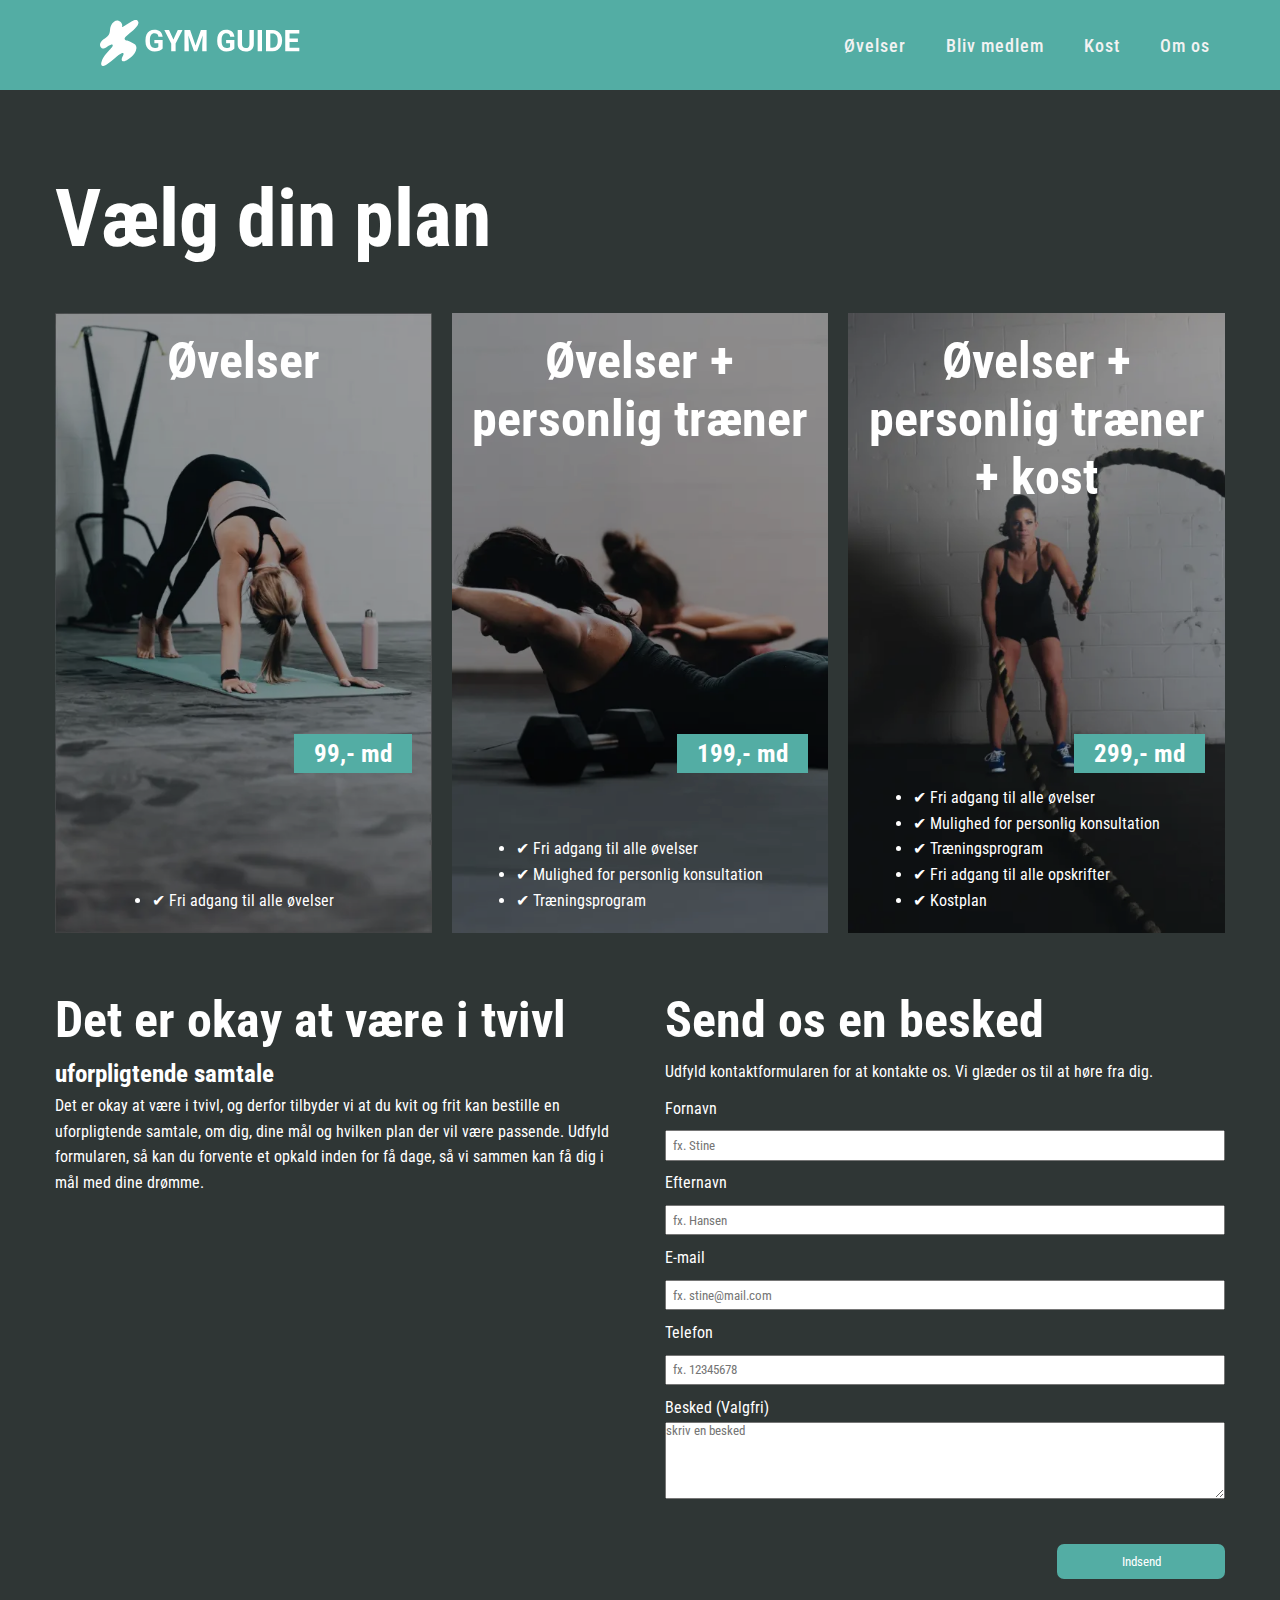
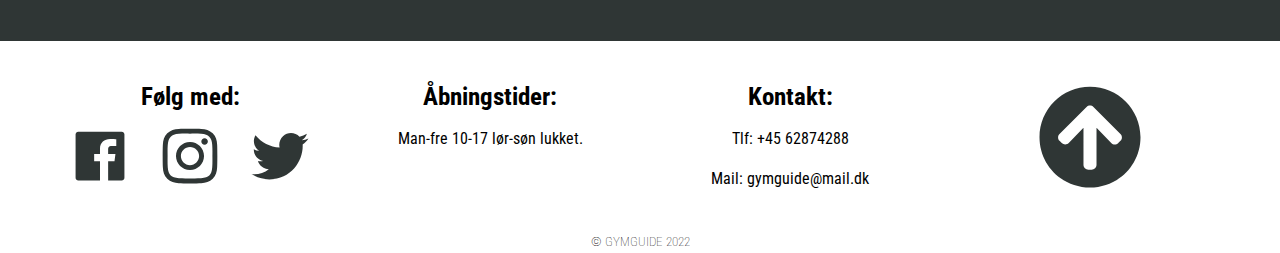
==== commit 4013195d: "alle sider validerer næsten" ====
--- a/bliv_medlem.html
+++ b/bliv_medlem.html
@@ -16,7 +16,7 @@
   <body>
     <nav id="toppen">
       <div>
-        <a href="index.html"><img src="ikoner/LOGO.svg" class="logo" /> </a>
+        <a href="index.html"><img src="ikoner/LOGO.svg" alt="gymguide logo" class="logo" /> </a>
       </div>
       <input type="checkbox" id="click" />
       <label for="click" class="menu-btn">
--- a/bliv_medlem.css
+++ b/bliv_medlem.css
@@ -4,7 +4,7 @@
 }
 
 .bliv_medlem_h1 {
-  margin-block: 10px;
+  margin: 7% auto 10% auto;
 }
 
 .medlem_grid {
@@ -29,15 +29,16 @@
   place-self: top center;
   text-align: center;
   padding-inline: 10px;
+  margin-top: 5%;
 }
-ul {
+.medlem ul {
   place-self: end center;
   padding-bottom: 20px;
 }
 .medlem h3 {
   place-self: end end;
   background-color: #53ada4;
-  margin-bottom: 120px;
+  margin-bottom: 160px;
   margin-right: 20px;
   padding: 5px 20px;
 }
@@ -50,13 +51,14 @@
 
 .medlem_grid_2 {
   display: grid;
-  gap: 20px;
+  gap: 50px;
   padding-block: 30px;
   grid-template-columns: repeat(auto-fit, minmax(300px, 1fr));
 }
 
 .medlem_grid_2 h2 {
   padding-bottom: 10px;
+  margin-top: 5%;
 }
 
 .medlem_grid_2 h3 {
@@ -68,6 +70,12 @@
 textarea,
 select {
   display: block;
+  margin: 0.7% 0;
+}
+
+textarea,
+inputw {
+  color: gray;
 }
 
 form {
@@ -94,20 +102,19 @@
   background-color: var(--color_3);
   border: none;
   border-radius: 7px;
-  width: 70%;
+  width: 30%;
   padding: 10px 0;
-  margin: 5%;
+  margin: 5% 0;
   justify-content: center;
 }
 
 .knap {
   display: flex;
-  justify-content: center;
+  justify-content: end;
 }
 
 @media (min-width: 830px) {
   .bliv_medlem_h1 {
-    margin: 0;
-    margin-block: 10px;
+    margin: 7% auto 4% auto;
   }
 }
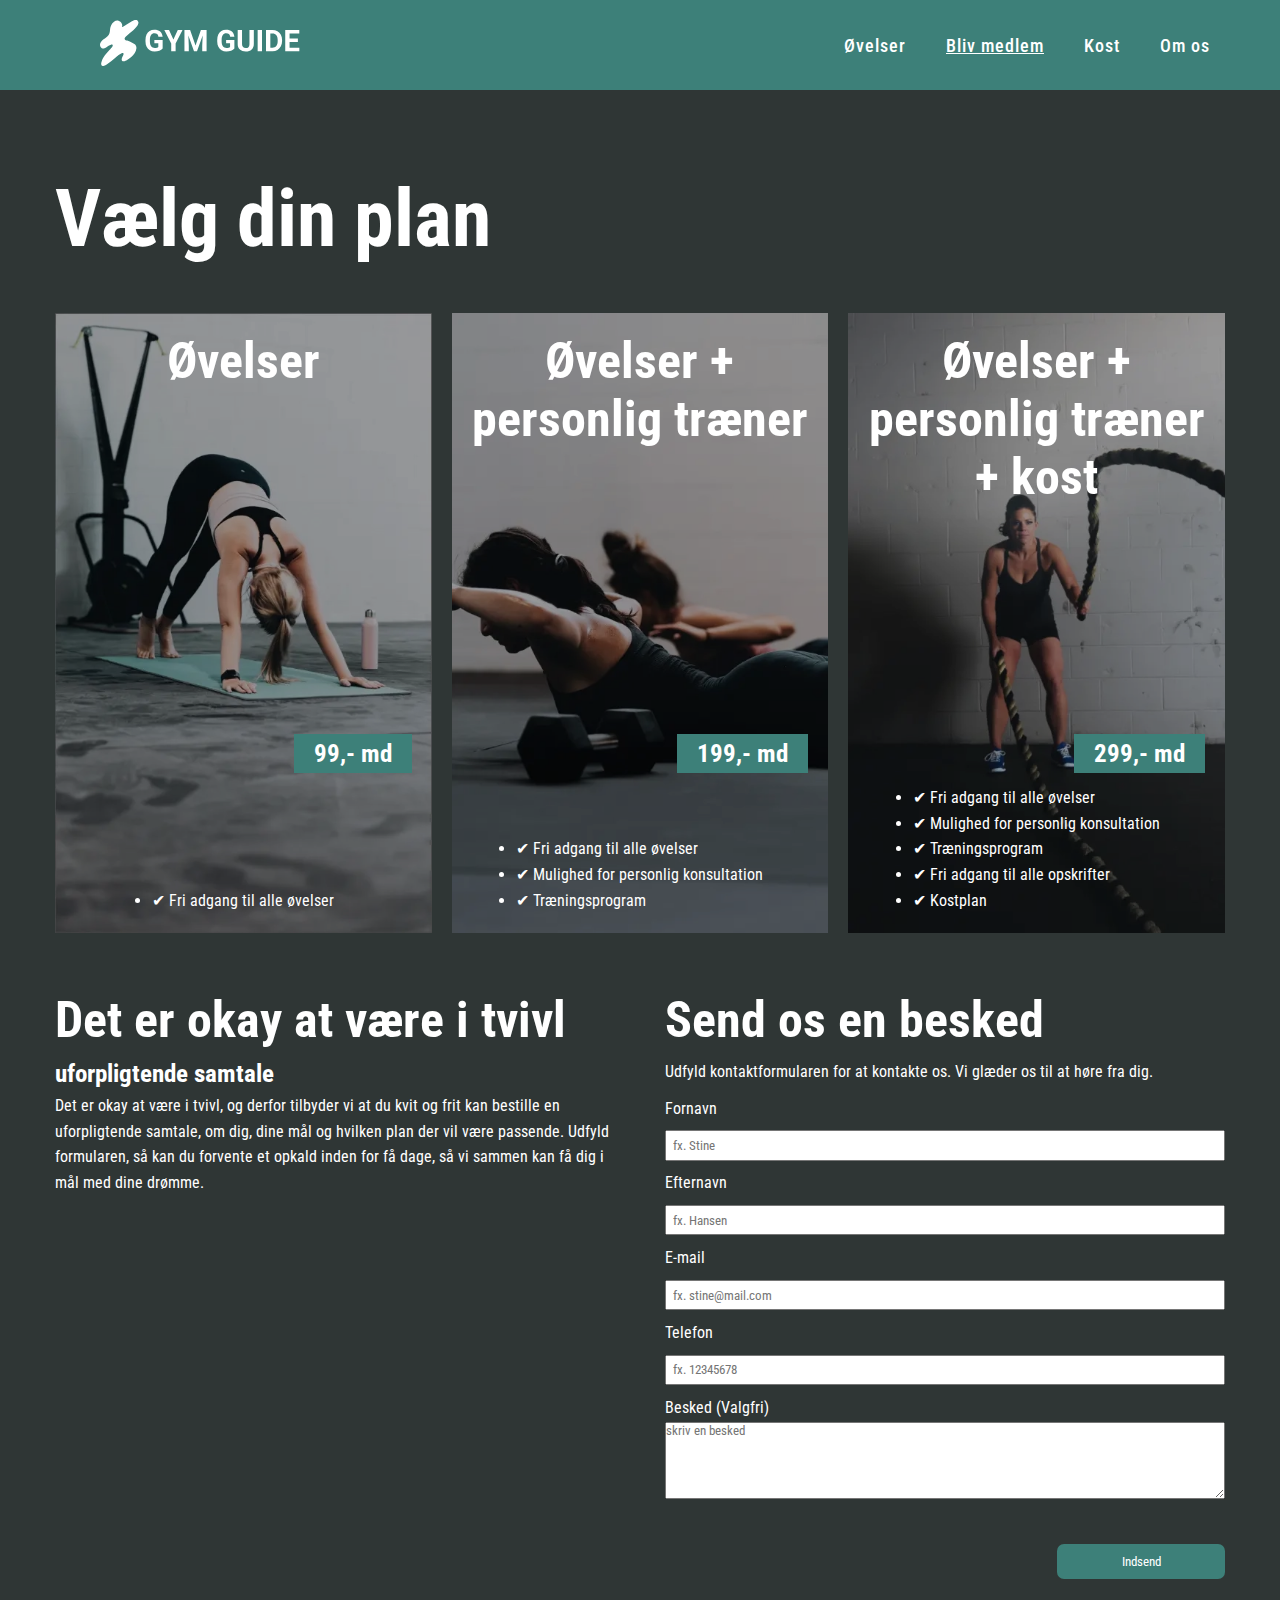
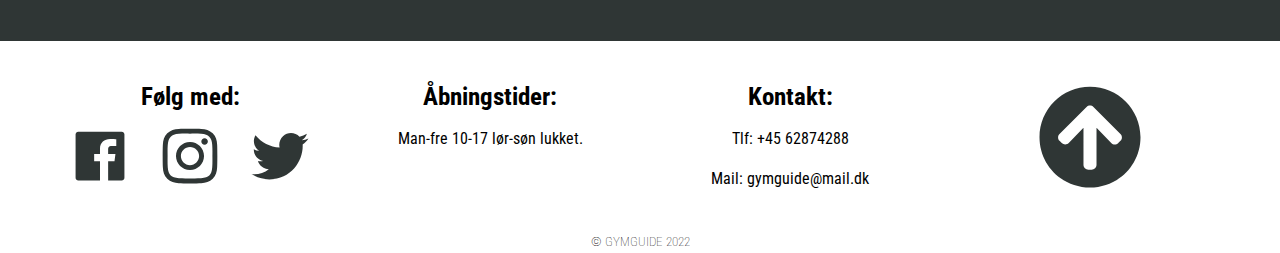
==== commit 516855d8: "underline på bliv medlem" ====
--- a/bliv_medlem.html
+++ b/bliv_medlem.html
@@ -24,7 +24,9 @@
       </label>
       <ul>
         <li><a href="oevelser.html">Øvelser</a></li>
-        <li><a href="bliv_medlem.html">Bliv medlem</a></li>
+        <li>
+          <a href="bliv_medlem.html"><u>Bliv medlem</u> </a>
+        </li>
         <li><a href="kost.html">Kost</a></li>
         <li><a href="om_os.html">Om os</a></li>
       </ul>
--- a/css/style.css
+++ b/css/style.css
@@ -34,7 +34,7 @@
   display: flex;
   height: 90px;
   width: 100%;
-  background: #53ada4;
+  background: var(--color_3);
   align-items: center;
   justify-content: space-between;
   padding: 0 50px 0 100px;
@@ -55,7 +55,6 @@
   margin: 0 5px;
 }
 nav ul li a {
-  color: #f2f2f2;
   text-decoration: none;
   font-size: 18px;
   font-weight: 500;
@@ -66,7 +65,8 @@
 }
 nav ul li a.active,
 nav ul li a:hover {
-  color: #2f3635;
+  text-decoration: underline;
+  text-decoration-thickness: 1px;
 }
 nav .menu-btn i {
   color: #fff;
@@ -120,7 +120,8 @@
   nav ul li a.active,
   nav ul li a:hover {
     background: none;
-    color: var(--color_1);
+    text-decoration: underline;
+    text-decoration-thickness: 1px;
   }
 }
 .content {
@@ -265,13 +266,13 @@
 
 .kost {
   background-image: url(../billeder/morgenmad.webp);
-  background-size: 210%;
+  background-size: 100%;
   background-position: 27% 65%;
 }
 
 .coaching {
   background-image: url(../billeder/loeber_sammen.webp);
-  background-size: 160%;
+  background-size: 100%;
   background-position: 52% 70%;
 }
 .til_andre_sider {
@@ -407,6 +408,7 @@
 .maaltid_og_knap {
   display: flex;
   justify-content: space-between;
+  margin: 10px 0;
 }
 .oevelse_container button {
   background-color: var(--color_3);
--- a/bliv_medlem.css
+++ b/bliv_medlem.css
@@ -37,7 +37,7 @@
 }
 .medlem h3 {
   place-self: end end;
-  background-color: #53ada4;
+  background-color: var(--color_3);
   margin-bottom: 160px;
   margin-right: 20px;
   padding: 5px 20px;
--- a/css/generel.css
+++ b/css/generel.css
@@ -1,7 +1,7 @@
 html {
   --color_1: #2f3635;
   --color_2: #4c615f;
-  --color_3: #53ada4;
+  --color_3: #3d8079;
   --overskrift_1: 5rem;
   --overskrift_2: 3.125rem;
   --overskrift_3: 1.563rem;
@@ -20,5 +20,3 @@
 main {
   max-width: 1200px;
 }
-
-
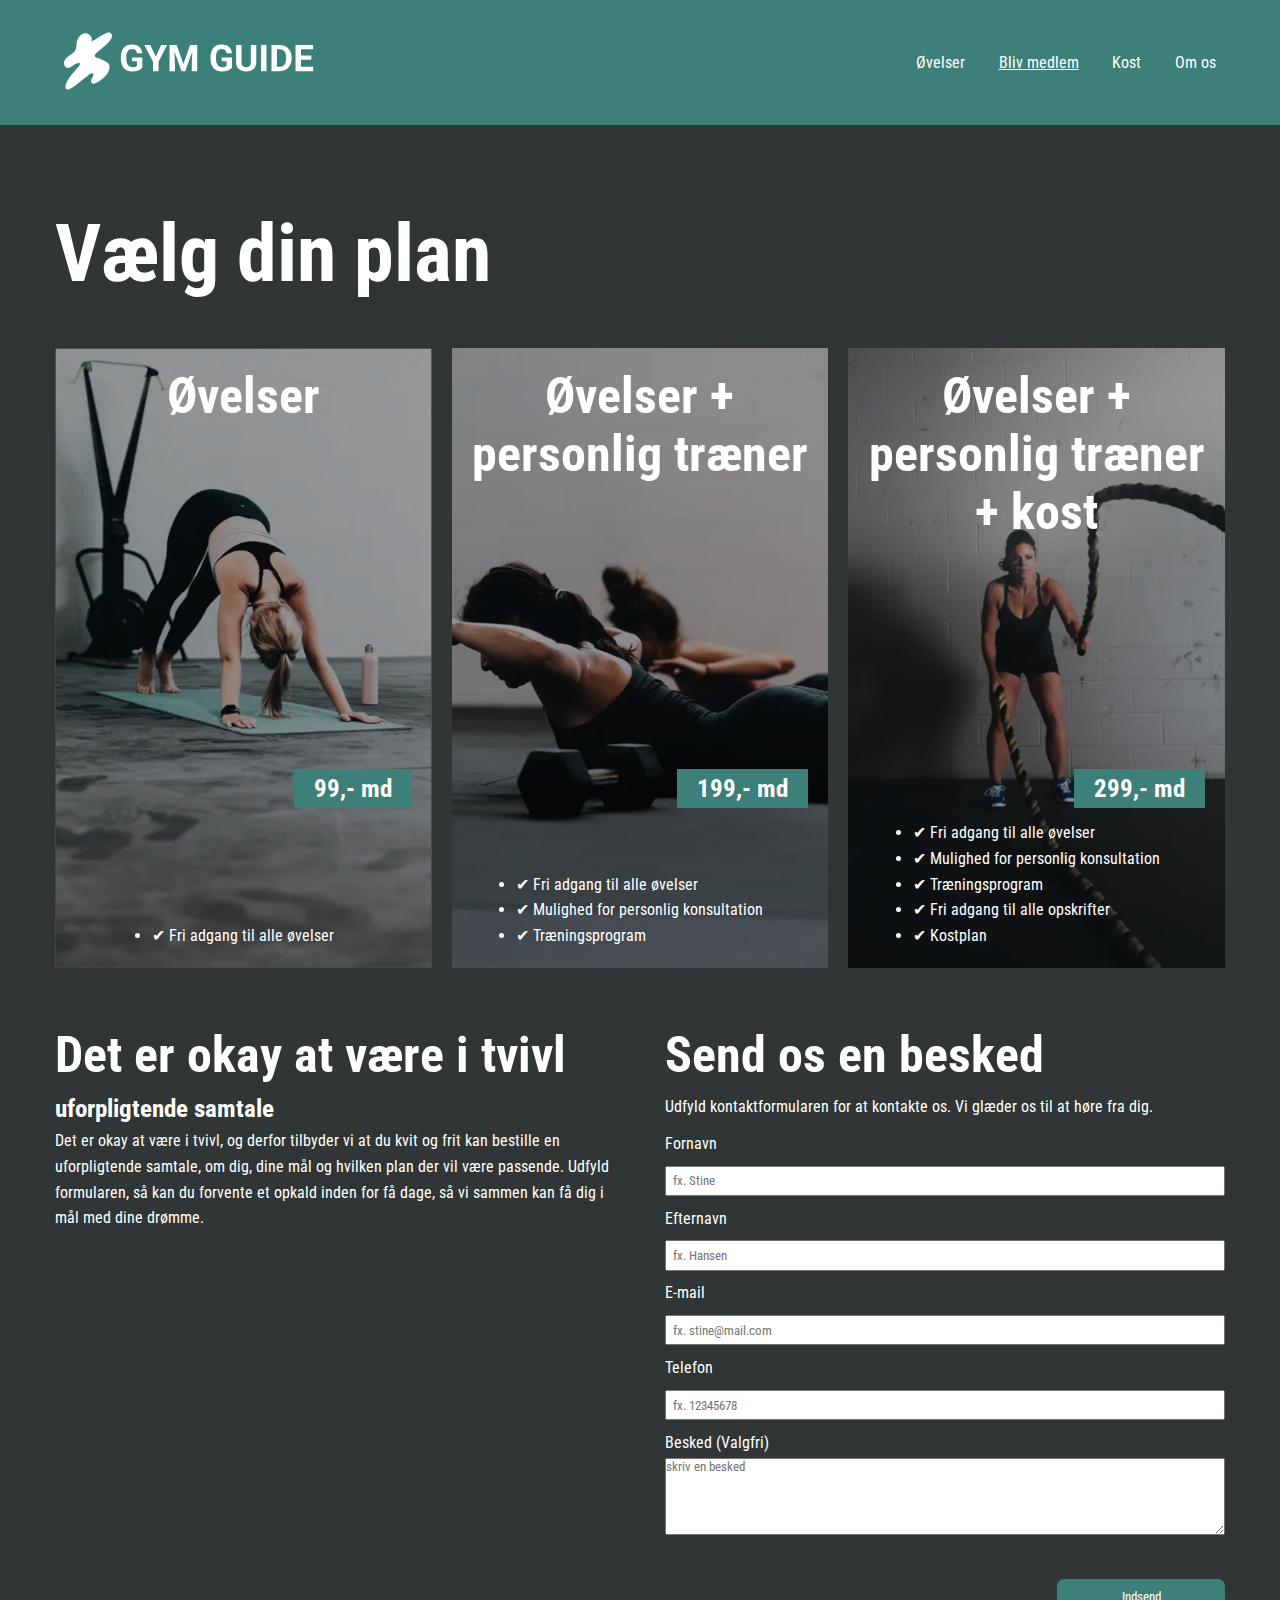
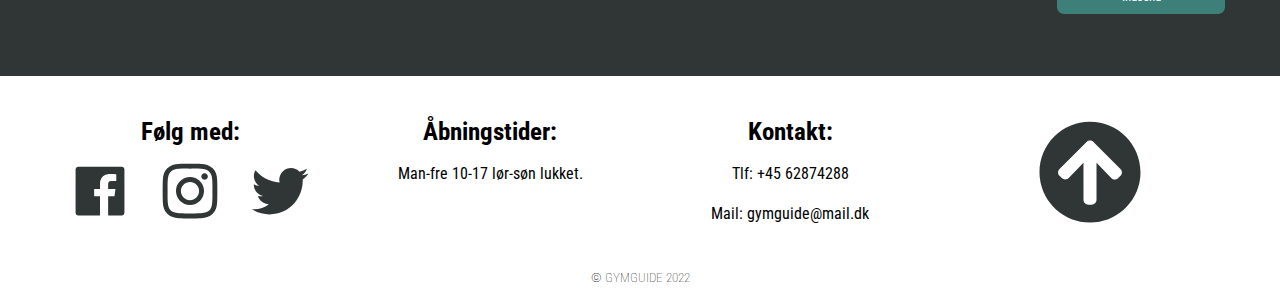
==== commit 04c2be0b: "navbar opdateret på alle sider" ====
--- a/bliv_medlem.html
+++ b/bliv_medlem.html
@@ -5,6 +5,7 @@
     <meta http-equiv="X-UA-Compatible" content="IE=edge" />
     <meta name="viewport" content="width=device-width, initial-scale=1.0" />
     <title>GymGuide</title>
+    <link rel="icon" type="image/x-icon" href="ikoner/logo_black.svg" />
     <link rel="stylesheet" href="css/style.css" />
     <link rel="stylesheet" href="bliv_medlem.css" />
     <link rel="stylesheet" href="css/generel.css" />
@@ -15,18 +16,17 @@
   </head>
   <body>
     <nav id="toppen">
-      <div>
-        <a href="index.html"><img src="ikoner/LOGO.svg" alt="gymguide logo" class="logo" /> </a>
+      <div class="logo_container">
+        <a href="index.html"><img src="ikoner/LOGO.svg" alt="gymguide logo" class="logo" height="70px" width="'100px" /> </a>
       </div>
-      <input type="checkbox" id="click" />
-      <label for="click" class="menu-btn">
-        <i class="fas fa-bars"></i>
-      </label>
-      <ul>
+      <button class="burgermenu_knap">
+        <span class="bar"></span>
+        <span class="bar"></span>
+        <span class="bar"></span>
+      </button>
+      <ul class="nav_menu">
         <li><a href="oevelser.html">Øvelser</a></li>
-        <li>
-          <a href="bliv_medlem.html"><u>Bliv medlem</u> </a>
-        </li>
+        <li class="aktuel_side"><a href="bliv_medlem.html">Bliv medlem</a></li>
         <li><a href="kost.html">Kost</a></li>
         <li><a href="om_os.html">Om os</a></li>
       </ul>
--- a/css/style.css
+++ b/css/style.css
@@ -29,102 +29,84 @@
 
 /* 
 CSS til navbaren */
-
 nav {
+  background-color: var(--color_3);
   display: flex;
-  height: 90px;
+  justify-content: space-between;
+  padding: 2% 7%;
+  min-height: 100px;
+}
+.logo_container {
+  max-width: 250px;
+}
+
+.logo_container img {
+  max-width: 100%;
+}
+
+nav button {
+  background: none;
+  border: none;
+  z-index: 1;
+}
+.bar {
+  display: block;
+  width: 30px;
+  height: 3px;
+  border-radius: 12px;
+  margin: 5px 0 0 auto;
+  transition: all 0.3s ease-in-out;
+  background-color: white;
+}
+
+.nav_menu {
+  position: fixed;
+  display: flex;
+  flex-direction: column;
+  list-style: none;
+  left: 100%;
+  top: 0%;
   width: 100%;
-  background: var(--color_3);
+
   align-items: center;
-  justify-content: space-between;
-  padding: 0 50px 0 100px;
-  flex-wrap: wrap;
-}
-nav .logo {
-  color: #fff;
-  width: 200px;
+  padding: 10% 0 10%;
+  background-color: var(--color_2);
+  transition: all 0.3s ease-in-out;
+}
+
+.nav_menu li {
+  margin: 10% auto 10%;
+  font-size: var(--overskrift_3);
   cursor: pointer;
-  padding: 10px 0;
-}
-nav ul {
-  display: flex;
-  flex-wrap: wrap;
-  list-style: none;
-}
-nav ul li {
-  margin: 0 5px;
-}
-nav ul li a {
-  text-decoration: none;
-  font-size: 18px;
-  font-weight: 500;
-  padding: 8px 15px;
-  /* border-radius: 10px; */
-  letter-spacing: 1px;
-  /* transition: all 0.3s ease; */
-}
-nav ul li a.active,
-nav ul li a:hover {
+}
+
+.nav_menu li:hover {
+  font-weight: 700;
+  font-size: 1.3rem;
+}
+
+.aktuel_side {
   text-decoration: underline;
-  text-decoration-thickness: 1px;
-}
-nav .menu-btn i {
-  color: #fff;
-  font-size: 22px;
-  cursor: pointer;
-  display: none;
-}
-input[type="checkbox"] {
-  display: none;
-}
-@media (max-width: 1000px) {
-  nav {
-    padding: 0 40px 0 50px;
-  }
-}
-@media (max-width: 920px) {
-  nav .menu-btn i {
-    display: block;
-  }
-  #click:checked ~ .menu-btn i:before {
-    content: "\f00d";
-  }
-  nav ul {
-    position: absolute;
-    top: 80px;
-    left: -100%;
-    background: #2f615c;
-    height: 100vh;
-    width: 100%;
-    text-align: center;
-    display: block;
-    transition: all 0.3s ease;
-    z-index: 1;
-  }
-  #click:checked ~ ul {
-    left: 0;
-  }
-  nav ul li {
-    width: 100%;
-    margin: 40px 0;
-  }
-  nav ul li a {
-    width: 100%;
-    margin-left: -100%;
-    display: block;
-    font-size: 20px;
-  }
-  #click:checked ~ ul li a {
-    margin-left: 0px;
-  }
-  nav ul li a.active,
-  nav ul li a:hover {
-    background: none;
-    text-decoration: underline;
-    text-decoration-thickness: 1px;
-  }
-}
-.content {
+}
+
+.active .bar:nth-child(2) {
+  opacity: 0;
+  z-index: 1;
+}
+
+.active .bar:nth-child(1) {
+  transform: translateY(8px) rotate(45deg);
+}
+
+.active .bar:nth-child(3) {
+  transform: translateY(-8px) rotate(-45deg);
+}
+
+.nav_menu.active {
+  left: 0%;
+}
+
+/* .content {
   position: absolute;
   top: 50%;
   left: 50%;
@@ -138,7 +120,7 @@
 .content div {
   font-size: 40px;
   font-weight: 700;
-}
+} */
 /* CSS til andet */
 main {
   margin: 0 auto;
@@ -515,6 +497,30 @@
 }
 
 @media screen and (min-width: 530px) {
+  nav {
+    padding: 2%;
+    justify-content: space-between;
+  }
+
+  .burgermenu_knap {
+    display: none;
+  }
+
+  .nav_menu {
+    display: flex;
+    position: unset;
+    justify-content: space-between;
+    flex-direction: row;
+    background: none;
+    padding: 0;
+    max-width: 300px;
+  }
+
+  .nav_menu li {
+    margin: 0;
+    font-size: 1rem;
+  }
+
   .splashbillede {
     background-size: 170%;
     background-position: 50% 50%;
@@ -556,6 +562,10 @@
 }
 
 @media screen and (min-width: 830px) {
+  nav {
+    padding: 2% 5%;
+  }
+
   main > h1 {
     text-align: start;
     margin: 3% 5% 5%;
--- a/bliv_medlem.css
+++ b/bliv_medlem.css
@@ -41,6 +41,12 @@
   margin-bottom: 160px;
   margin-right: 20px;
   padding: 5px 20px;
+  cursor: pointer;
+}
+
+.medlem h3:hover {
+  background-color: #fff;
+  color: black;
 }
 .medlem img {
   width: 100%;
